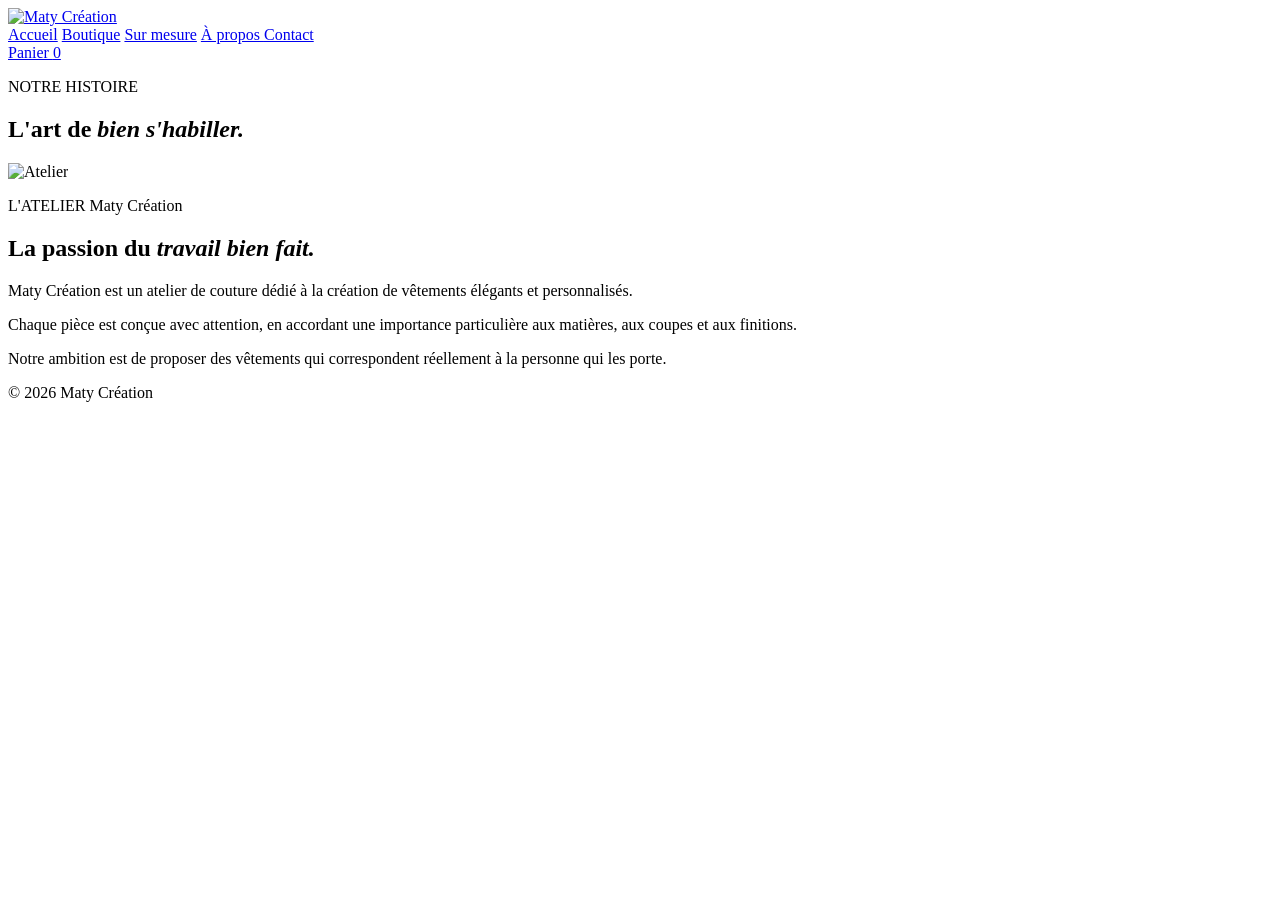
==== apropos.html @ 1655f5e2 "Add files via upload" ====
<!DOCTYPE html>
<html lang="fr">

<head>

    <meta charset="UTF-8">

    <meta name="viewport"
          content="width=device-width, initial-scale=1.0">

    <title>À propos — Maty Création</title>

    <link rel="stylesheet" href="css/style.css">

</head>


<body>

<header class="header">

   
   <a href="index.html" class="logo">
    <img src="images/logo.png" alt="Maty Création">
</a>

    <nav class="nav">

        <a href="index.html">Accueil</a>

        <a href="boutique.html">Boutique</a>

        <a href="sur-mesure.html">Sur mesure</a>

        <a href="apropos.html" class="active">
            À propos
        </a>

        <a href="contact.html">Contact</a>

    </nav>

    <a href="panier.html" class="cart">
        Panier <span id="cart-count">0</span>
    </a>

</header>


<main>

<section class="page-title">

    <p class="small-title">
        NOTRE HISTOIRE
    </p>

    <h1>
        L'art de
        <em>bien s'habiller.</em>
    </h1>

</section>


<section class="about">

    <div class="about-image">

        <img src="images/atelier.jpg"
             alt="Atelier ">

    </div>


    <div class="about-text">

        <p class="small-title">
            L'ATELIER Maty Création
        </p>

        <h2>
            La passion du
            <em>travail bien fait.</em>
        </h2>

        <p>
            Maty Création est un atelier de couture dédié à la création
            de vêtements élégants et personnalisés.
        </p>

        <p>
            Chaque pièce est conçue avec attention,
            en accordant une importance particulière
            aux matières, aux coupes et aux finitions.
        </p>

        <p>
            Notre ambition est de proposer des vêtements
            qui correspondent réellement à la personne
            qui les porte.
        </p>

    </div>

</section>

</main>


<footer class="footer">

    <div class="copyright">
        © 2026 Maty Création
    </div>

</footer>


<script src="js/script.js"></script>

</body>
</html>
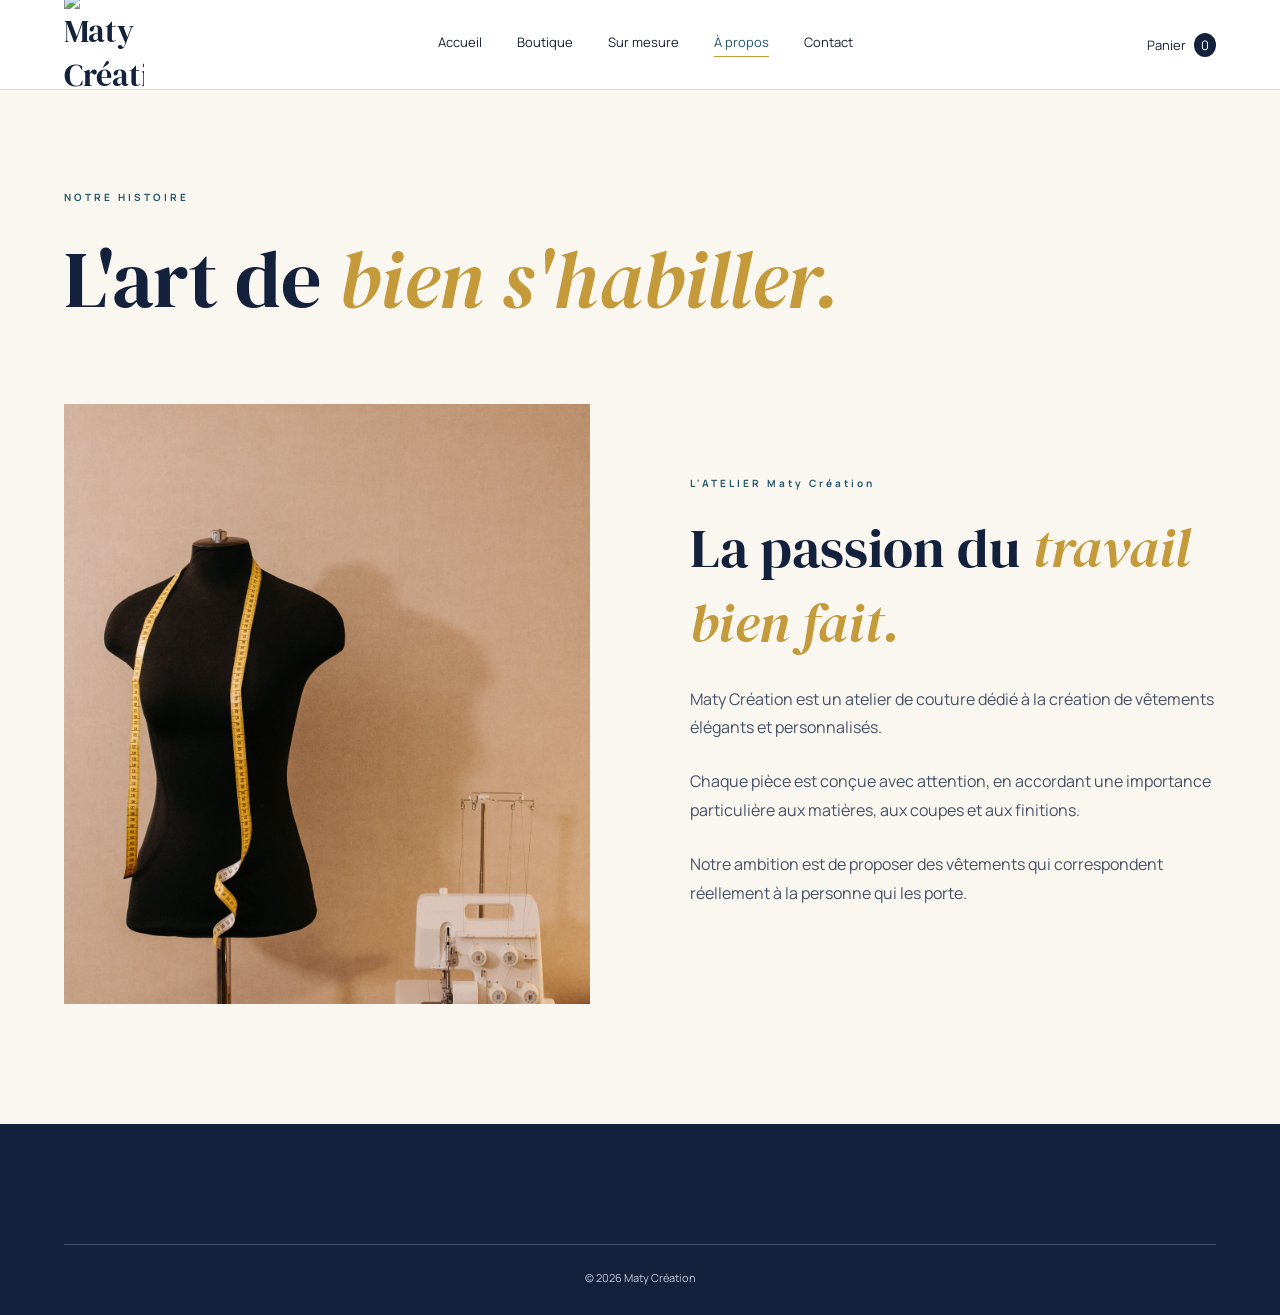
==== commit 97d3794e: "Site Maty Création" ====
--- a/apropos.html
+++ b/apropos.html
@@ -1,123 +1,123 @@
-<!DOCTYPE html>
-<html lang="fr">
-
-<head>
-
-    <meta charset="UTF-8">
-
-    <meta name="viewport"
-          content="width=device-width, initial-scale=1.0">
-
-    <title>À propos — Maty Création</title>
-
-    <link rel="stylesheet" href="css/style.css">
-
-</head>
-
-
-<body>
-
-<header class="header">
-
-   
-   <a href="index.html" class="logo">
-    <img src="images/logo.png" alt="Maty Création">
-</a>
-
-    <nav class="nav">
-
-        <a href="index.html">Accueil</a>
-
-        <a href="boutique.html">Boutique</a>
-
-        <a href="sur-mesure.html">Sur mesure</a>
-
-        <a href="apropos.html" class="active">
-            À propos
-        </a>
-
-        <a href="contact.html">Contact</a>
-
-    </nav>
-
-    <a href="panier.html" class="cart">
-        Panier <span id="cart-count">0</span>
-    </a>
-
-</header>
-
-
-<main>
-
-<section class="page-title">
-
-    <p class="small-title">
-        NOTRE HISTOIRE
-    </p>
-
-    <h1>
-        L'art de
-        <em>bien s'habiller.</em>
-    </h1>
-
-</section>
-
-
-<section class="about">
-
-    <div class="about-image">
-
-        <img src="images/atelier.jpg"
-             alt="Atelier ">
-
-    </div>
-
-
-    <div class="about-text">
-
-        <p class="small-title">
-            L'ATELIER Maty Création
-        </p>
-
-        <h2>
-            La passion du
-            <em>travail bien fait.</em>
-        </h2>
-
-        <p>
-            Maty Création est un atelier de couture dédié à la création
-            de vêtements élégants et personnalisés.
-        </p>
-
-        <p>
-            Chaque pièce est conçue avec attention,
-            en accordant une importance particulière
-            aux matières, aux coupes et aux finitions.
-        </p>
-
-        <p>
-            Notre ambition est de proposer des vêtements
-            qui correspondent réellement à la personne
-            qui les porte.
-        </p>
-
-    </div>
-
-</section>
-
-</main>
-
-
-<footer class="footer">
-
-    <div class="copyright">
-        © 2026 Maty Création
-    </div>
-
-</footer>
-
-
-<script src="js/script.js"></script>
-
-</body>
+<!DOCTYPE html>
+<html lang="fr">
+
+<head>
+
+    <meta charset="UTF-8">
+
+    <meta name="viewport"
+          content="width=device-width, initial-scale=1.0">
+
+    <title>À propos — Maty Création</title>
+
+    <link rel="stylesheet" href="css/style.css">
+
+</head>
+
+
+<body>
+
+<header class="header">
+
+   
+   <a href="index.html" class="logo">
+    <img src="images/logo.png" alt="Maty Création">
+</a>
+
+    <nav class="nav">
+
+        <a href="index.html">Accueil</a>
+
+        <a href="boutique.html">Boutique</a>
+
+        <a href="sur-mesure.html">Sur mesure</a>
+
+        <a href="apropos.html" class="active">
+            À propos
+        </a>
+
+        <a href="contact.html">Contact</a>
+
+    </nav>
+
+    <a href="panier.html" class="cart">
+        Panier <span id="cart-count">0</span>
+    </a>
+
+</header>
+
+
+<main>
+
+<section class="page-title">
+
+    <p class="small-title">
+        NOTRE HISTOIRE
+    </p>
+
+    <h1>
+        L'art de
+        <em>bien s'habiller.</em>
+    </h1>
+
+</section>
+
+
+<section class="about">
+
+    <div class="about-image">
+
+        <img src="images/atelier.jpg"
+             alt="Atelier ">
+
+    </div>
+
+
+    <div class="about-text">
+
+        <p class="small-title">
+            L'ATELIER Maty Création
+        </p>
+
+        <h2>
+            La passion du
+            <em>travail bien fait.</em>
+        </h2>
+
+        <p>
+            Maty Création est un atelier de couture dédié à la création
+            de vêtements élégants et personnalisés.
+        </p>
+
+        <p>
+            Chaque pièce est conçue avec attention,
+            en accordant une importance particulière
+            aux matières, aux coupes et aux finitions.
+        </p>
+
+        <p>
+            Notre ambition est de proposer des vêtements
+            qui correspondent réellement à la personne
+            qui les porte.
+        </p>
+
+    </div>
+
+</section>
+
+</main>
+
+
+<footer class="footer">
+
+    <div class="copyright">
+        © 2026 Maty Création
+    </div>
+
+</footer>
+
+
+<script src="js/script.js"></script>
+
+</body>
 </html>
--- a/css/style.css
+++ b/css/style.css
@@ -0,0 +1,839 @@
+@import url('https://fonts.googleapis.com/css2?family=DM+Serif+Display:ital@0;1&family=Manrope:wght@400;500;600;700&display=swap');
+
+
+* {
+    margin: 0;
+    padding: 0;
+    box-sizing: border-box;
+}
+
+
+body {
+    font-family: 'Manrope', sans-serif;
+    background: #FAF7F0;
+    color: #172033;
+}
+
+
+img {
+    width: 100%;
+    display: block;
+}
+
+
+a {
+    color: inherit;
+    text-decoration: none;
+}
+
+
+/* =========================
+   HEADER
+========================= */
+
+.header {
+    height: 90px;
+    padding: 0 5%;
+    display: flex;
+    align-items: center;
+    justify-content: space-between;
+    background: #FFFFFF;
+    border-bottom: 1px solid #DED8CD;
+}
+
+
+.logo {
+    font-family: 'DM Serif Display', serif;
+    font-size: 32px;
+    color: #14213D;
+}
+.logo img {
+    width: 80px;
+    height: auto;
+    display: block;
+}
+
+.logo span {
+    font-style: italic;
+    color: #C49A3A;
+}
+
+
+.nav {
+    display: flex;
+    gap: 35px;
+}
+
+
+.nav a {
+    font-size: 13px;
+    color: #172033;
+    transition: color .3s ease;
+}
+
+
+.nav a:hover {
+    color: #C49A3A;
+}
+
+
+.nav a.active {
+    border-bottom: 1px solid #C49A3A;
+    padding-bottom: 5px;
+    color: #24566A;
+}
+
+
+.cart {
+    font-size: 13px;
+    color: #172033;
+}
+
+
+#cart-count {
+    background: #14213D;
+    color: #FFFFFF;
+    border-radius: 50%;
+    padding: 3px 7px;
+    margin-left: 5px;
+}
+
+
+.menu-btn {
+    display: none;
+    background: none;
+    border: 0;
+    font-size: 24px;
+    color: #14213D;
+}
+
+
+/* =========================
+   HERO
+========================= */
+
+.hero {
+    width: 90%;
+    max-width: 1300px;
+    margin: auto;
+    min-height: 700px;
+    display: grid;
+    grid-template-columns: 1fr 1fr;
+    gap: 70px;
+    align-items: center;
+}
+
+.hero-img {
+    width: 100%;
+    max-width:400px;
+    height: 600px;
+    object-fit: cover;
+}
+
+.small-title {
+    font-size: 10px;
+    letter-spacing: 3px;
+    font-weight: 700;
+    margin-bottom: 20px;
+    color: #24566A;
+}
+
+
+.hero h1 {
+    font-family: 'DM Serif Display', serif;
+    font-weight: 400;
+    font-size: clamp(60px, 8vw, 115px);
+    line-height: .9;
+    color: #14213D;
+}
+
+
+.hero h1 em,
+h1 em,
+h2 em {
+    font-style: italic;
+    color: #C49A3A;
+}
+
+
+.hero-text {
+    max-width: 480px;
+    line-height: 1.8;
+    color: #465267;
+    margin: 30px 0;
+}
+
+
+/* =========================
+   BUTTONS
+========================= */
+
+.buttons {
+    display: flex;
+    gap: 15px;
+}
+
+
+.btn,
+.btn-light {
+    display: inline-block;
+    padding: 16px 25px;
+    font-size: 12px;
+    cursor: pointer;
+    transition: .3s ease;
+}
+
+
+.btn {
+    background: #14213D;
+    color: #FFFFFF;
+}
+
+
+.btn:hover {
+    background: #24566A;
+}
+
+
+.btn-light {
+    border: 1px solid #14213D;
+    color: #14213D;
+    background: transparent;
+}
+
+
+.btn-light:hover {
+    background: #E6D3A3;
+    color: #14213D;
+}
+
+
+
+/* =========================
+   SECTIONS
+========================= */
+
+.collections {
+    width: 90%;
+    max-width: 1300px;
+    margin: auto;
+    padding: 120px 0;
+}
+
+
+.section-heading h2 {
+    font-family: 'DM Serif Display', serif;
+    font-size: 60px;
+    font-weight: 400;
+    color: #14213D;
+}
+
+
+.collection-grid {
+    margin-top: 60px;
+    display: grid;
+    grid-template-columns: repeat(3, 1fr);
+    gap: 20px;
+}
+
+
+.collection-card {
+    position: relative;
+    overflow: hidden;
+}
+
+
+.collection-card img {
+    height: 480px;
+    object-fit: cover;
+    transition: .5s;
+}
+
+
+.collection-card:hover img {
+    transform: scale(1.05);
+}
+
+.collection-card div {
+    margin-top: 15px;
+    color: #14213D;
+}
+
+.collection-card h3 {
+    font-family: 'DM Serif Display', serif;
+    font-size: 32px;
+   
+    color: #14213D;
+}
+
+
+.collection-card span {
+    font-size: 11px;
+    color: #465267;
+}
+
+
+/* =========================
+   PRESENTATION
+========================= */
+
+.presentation {
+    background: #EDE7DC;
+    padding: 120px 5%;
+    display: grid;
+    grid-template-columns: 1fr 1fr;
+    gap: 100px;
+    align-items: center;
+}
+
+
+.presentation-image img {
+    height: 600px;
+    object-fit: cover;
+}
+
+
+.presentation-text h2 {
+    font-family: 'DM Serif Display', serif;
+    font-size: 60px;
+    font-weight: 400;
+    color: #14213D;
+}
+
+
+.presentation-text > p:not(.small-title) {
+    line-height: 1.8;
+    color: #465267;
+    margin: 30px 0;
+}
+
+
+.text-link {
+    border-bottom: 1px solid #C49A3A;
+    padding-bottom: 5px;
+    font-size: 13px;
+    color: #24566A;
+}
+
+
+.text-link:hover {
+    color: #14213D;
+}
+
+
+/* =========================
+   CTA
+========================= */
+
+.cta {
+    text-align: center;
+    padding: 130px 20px;
+}
+
+
+.cta h2 {
+    font-family: 'DM Serif Display', serif;
+    font-size: 65px;
+    font-weight: 400;
+    margin-bottom: 35px;
+    color: #14213D;
+}
+
+
+/* =========================
+   PAGE
+========================= */
+
+.page-title {
+    width: 90%;
+    max-width: 1200px;
+    margin: auto;
+    padding: 100px 0 70px;
+}
+
+
+.page-title h1 {
+    font-family: 'DM Serif Display', serif;
+    font-size: 80px;
+    font-weight: 400;
+    color: #14213D;
+}
+
+
+.page-title > p:last-child {
+    margin-top: 20px;
+    color: #465267;
+}
+
+
+/* =========================
+   SHOP
+========================= */
+
+.shop {
+    width: 90%;
+    max-width: 1300px;
+    margin: auto;
+    padding-bottom: 120px;
+}
+
+
+.filters {
+    display: flex;
+    gap: 10px;
+    margin-bottom: 40px;
+}
+
+
+.filter {
+    border: 1px solid #B8B1A5;
+    background: transparent;
+    padding: 10px 20px;
+    cursor: pointer;
+    color: #172033;
+    transition: .3s ease;
+}
+
+
+.filter:hover {
+    background: #E6D3A3;
+    border-color: #C49A3A;
+}
+
+
+.filter.active {
+    background: #14213D;
+    color: #FFFFFF;
+    border-color: #14213D;
+}
+
+
+.products {
+    display: grid;
+    grid-template-columns: repeat(3, 1fr);
+    gap: 35px 20px;
+}
+
+
+.product img {
+    height: 500px;
+    object-fit: cover;
+}
+
+
+.product-info {
+    display: flex;
+    justify-content: space-between;
+    margin: 18px 0;
+}
+
+
+.product-info h3 {
+    font-size: 15px;
+    color: #172033;
+}
+
+
+.product-info p {
+    font-size: 11px;
+    color: #5C6676;
+    margin-top: 5px;
+}
+
+
+.product-info strong {
+    font-size: 13px;
+    color: #24566A;
+}
+
+
+.add-cart {
+    border: none;
+}
+
+
+/* =========================
+   SUR MESURE
+========================= */
+
+.custom {
+    width: 90%;
+    max-width: 1200px;
+    margin: auto;
+    padding-bottom: 120px;
+    display: grid;
+    grid-template-columns: 1fr 1fr;
+    gap: 100px;
+}
+
+
+.custom h2 {
+    font-family: 'DM Serif Display', serif;
+    font-size: 55px;
+    font-weight: 400;
+    color: #14213D;
+}
+
+
+.steps {
+    margin-top: 50px;
+}
+
+
+.step {
+    display: flex;
+    gap: 25px;
+    padding: 25px 0;
+    border-bottom: 1px solid #DED8CD;
+}
+
+
+.step > span {
+    font-family: 'DM Serif Display', serif;
+    font-size: 25px;
+    color: #C49A3A;
+}
+
+
+.step h3 {
+    margin-bottom: 8px;
+    color: #172033;
+}
+
+
+.step p {
+    color: #465267;
+    line-height: 1.7;
+}
+
+
+.custom-form,
+.contact-form {
+    display: flex;
+    flex-direction: column;
+    gap: 15px;
+}
+
+
+.custom-form h2 {
+    font-size: 35px;
+    color: #14213D;
+}
+
+
+input,
+textarea,
+select {
+    padding: 17px;
+    border: 1px solid #B8B1A5;
+    background: #FFFFFF;
+    color: #172033;
+    font-family: inherit;
+}
+
+
+input::placeholder,
+textarea::placeholder {
+    color: #687386;
+}
+
+
+input:focus,
+textarea:focus,
+select:focus {
+    outline: none;
+    border-color: #24566A;
+    box-shadow: 0 0 0 2px rgba(36, 86, 106, .12);
+}
+
+
+textarea {
+    min-height: 150px;
+    resize: vertical;
+}
+
+
+/* =========================
+   ABOUT
+========================= */
+
+.about {
+    width: 90%;
+    max-width: 1200px;
+    margin: auto;
+    padding-bottom: 120px;
+    display: grid;
+    grid-template-columns: 1fr 1fr;
+    gap: 100px;
+    align-items: center;
+}
+
+
+.about-image img {
+    height: 600px;
+    object-fit: cover;
+}
+
+
+.about-text h2 {
+    font-family: 'DM Serif Display', serif;
+    font-size: 55px;
+    font-weight: 400;
+    color: #14213D;
+}
+
+
+.about-text p:not(.small-title) {
+    color: #465267;
+    line-height: 1.8;
+    margin: 25px 0;
+}
+
+
+/* =========================
+   CONTACT
+========================= */
+
+.contact {
+    width: 90%;
+    max-width: 1200px;
+    margin: auto;
+    padding-bottom: 120px;
+    display: grid;
+    grid-template-columns: 1fr 1fr;
+    gap: 100px;
+}
+
+
+.contact-info h2 {
+    font-family: 'DM Serif Display', serif;
+    font-size: 45px;
+    color: #14213D;
+}
+
+
+.contact-info > p {
+    color: #465267;
+    line-height: 1.8;
+    margin: 25px 0 40px;
+}
+
+
+.contact-item {
+    margin: 25px 0;
+    display: flex;
+    flex-direction: column;
+    gap: 5px;
+}
+
+
+.contact-item span {
+    color: #5C6676;
+}
+
+
+/* =========================
+   PANIER
+========================= */
+
+.cart-page {
+    width: 90%;
+    max-width: 1000px;
+    margin: auto;
+    padding-bottom: 120px;
+}
+
+
+.cart-item {
+    display: flex;
+    justify-content: space-between;
+    border-bottom: 1px solid #DED8CD;
+    padding: 25px 0;
+}
+
+
+.cart-total {
+    display: flex;
+    justify-content: space-between;
+    font-size: 20px;
+    margin: 40px 0;
+    color: #14213D;
+}
+
+
+/* =========================
+   PRODUCT
+========================= */
+
+.product-page {
+    width: 90%;
+    max-width: 1200px;
+    margin: auto;
+    padding: 80px 0 120px;
+    display: grid;
+    grid-template-columns: 1fr 1fr;
+    gap: 100px;
+    align-items: center;
+}
+
+
+.product-large-image img {
+    height: 700px;
+    object-fit: cover;
+}
+
+
+.product-details h1 {
+    font-family: 'DM Serif Display', serif;
+    font-size: 65px;
+    font-weight: 400;
+    color: #14213D;
+}
+
+
+.product-details .price {
+    display: block;
+    margin: 25px 0;
+    color: #24566A;
+}
+
+
+.product-details > p {
+    color: #465267;
+    line-height: 1.8;
+    margin-bottom: 30px;
+}
+
+
+.product-details label {
+    display: block;
+    margin-bottom: 10px;
+    color: #172033;
+}
+
+
+.product-details select {
+    width: 100%;
+    margin-bottom: 20px;
+}
+
+
+/* =========================
+   FOOTER
+========================= */
+
+.footer {
+    background: #14213D;
+    color: #FFFFFF;
+    padding: 70px 5% 30px;
+}
+
+
+.footer-grid {
+    max-width: 1200px;
+    margin: auto;
+    display: grid;
+    grid-template-columns: 2fr 1fr 1fr;
+    gap: 50px;
+}
+
+
+.footer a {
+    display: block;
+    color: #E3E7ED;
+    margin: 10px 0;
+    font-size: 13px;
+    transition: color .3s ease;
+}
+
+
+.footer a:hover {
+    color: #E6D3A3;
+}
+
+
+.footer p {
+    color: #D5DBE4;
+    line-height: 1.7;
+}
+
+
+.footer h3 {
+    margin-bottom: 20px;
+    color: #E6D3A3;
+}
+
+
+.copyright {
+    text-align: center;
+    border-top: 1px solid #40506C;
+    margin-top: 50px;
+    padding-top: 25px;
+    color: #BFC8D6;
+    font-size: 11px;
+}
+
+
+/* =========================
+   MOBILE
+========================= */
+
+@media(max-width: 800px) {
+
+    .nav {
+        display: none;
+    }
+
+
+    .menu-btn {
+        display: block;
+    }
+
+
+    .hero,
+    .presentation,
+    .custom,
+    .about,
+    .contact,
+    .product-page {
+        grid-template-columns: 1fr;
+    }
+
+
+    .hero {
+        padding: 50px 0;
+    }
+
+
+    
+
+
+    .collection-grid,
+    .products {
+        grid-template-columns: 1fr;
+    }
+
+
+    .section-heading h2,
+    .presentation-text h2,
+    .custom h2,
+    .about-text h2 {
+        font-size: 45px;
+    }
+
+
+    .page-title h1 {
+        font-size: 55px;
+    }
+
+
+    .cta h2 {
+        font-size: 45px;
+    }
+
+
+    .footer-grid {
+        grid-template-columns: 1fr;
+    }
+
+}
